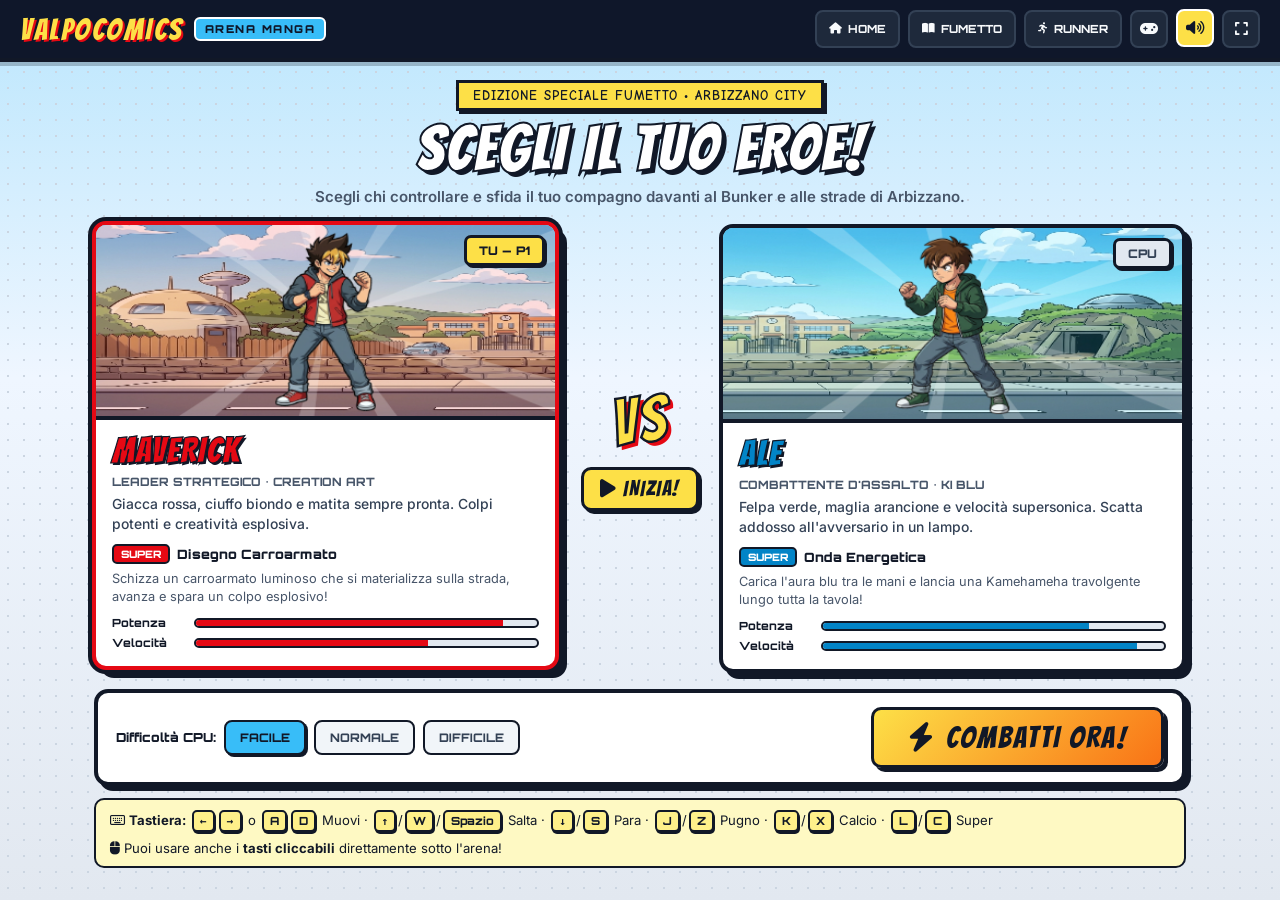
==== arena.html @ 8ea56be7 "feat(arena): add Arbizzano manga arena with realistic multi-pose sprites" ====
<!DOCTYPE html>
<html lang="it">
<head>
    <meta charset="UTF-8">
    <meta name="viewport" content="width=device-width, initial-scale=1.0, maximum-scale=1.0, user-scalable=no">
    <title>Arena Manga: Arbizzano City — Picchiaduro 2D | Valpocomics</title>

    <!-- Google Fonts -->
    <link rel="preconnect" href="https://fonts.googleapis.com">
    <link rel="preconnect" href="https://fonts.gstatic.com" crossorigin>
    <link href="https://fonts.googleapis.com/css2?family=Bangers&family=Comic+Neue:ital,wght@0,700;1,700&family=Orbitron:wght@600;800;900&family=Inter:wght@500;700;800&display=swap" rel="stylesheet">
    <!-- FontAwesome Icons -->
    <link rel="stylesheet" href="https://cdnjs.cloudflare.com/ajax/libs/font-awesome/6.4.0/css/all.min.css">
    <!-- Stili Arena Manga -->
    <link rel="stylesheet" href="arena.css">
</head>
<body>

    <!-- TOP BAR -->
    <header class="arena-topbar">
        <a href="index.html" class="brand" title="Torna al sito Valpocomics">
            <span class="brand-logo">VALPOCOMICS</span>
            <span class="brand-tag">ARENA MANGA</span>
        </a>
        <nav class="topbar-links">
            <a href="index.html"><i class="fa-solid fa-house"></i><span>Home</span></a>
            <a href="reader.html"><i class="fa-solid fa-book-open"></i><span>Fumetto</span></a>
            <a href="gioco.html"><i class="fa-solid fa-person-running"></i><span>Runner</span></a>
            <button id="btn-touch" class="icon-btn" title="Mostra/Nascondi tasti su schermo"><i class="fa-solid fa-gamepad"></i></button>
            <button id="btn-mute" class="icon-btn" title="Audio on/off"><i class="fa-solid fa-volume-high"></i></button>
            <button id="btn-fullscreen" class="icon-btn" title="Schermo intero"><i class="fa-solid fa-expand"></i></button>
        </nav>
    </header>

    <main class="arena-main">

        <!-- ================= SCHERMATA DI SELEZIONE MANGA (VERSUS) ================= -->
        <section id="select-screen" class="select-screen">
            <div class="select-header">
                <div class="manga-caption">EDIZIONE SPECIALE FUMETTO • ARBIZZANO CITY</div>
                <h1 class="select-title">SCEGLI IL TUO EROE!</h1>
                <p class="select-sub">Scegli chi controllare e sfida il tuo compagno davanti al Bunker e alle strade di Arbizzano.</p>
            </div>

            <div class="versus-row">
                <!-- MAVERICK -->
                <article class="fighter-card selected" data-fighter="maverick" style="--c:#e50914; --c-soft:rgba(229,9,20,.18);">
                    <div class="card-tag">TU — P1</div>
                    <canvas class="portrait" data-portrait="maverick"></canvas>
                    <div class="card-body">
                        <h2 class="card-name">MAVERICK</h2>
                        <p class="card-role">Leader Strategico • Creation Art</p>
                        <p class="card-desc">Giacca rossa, ciuffo biondo e matita sempre pronta. Colpi potenti e creatività esplosiva.</p>
                        <div class="card-super"><span>SUPER</span> Disegno Carroarmato</div>
                        <p class="card-super-desc">Schizza un carroarmato luminoso che si materializza sulla strada, avanza e spara un colpo esplosivo!</p>
                        <div class="stat"><label>Potenza</label><div class="stat-bar"><i style="width:90%"></i></div></div>
                        <div class="stat"><label>Velocità</label><div class="stat-bar"><i style="width:68%"></i></div></div>
                    </div>
                </article>

                <div class="vs-center">
                    <span class="vs-text">VS</span>
                    <button id="btn-start-quick" class="btn-fight-mini"><i class="fa-solid fa-play"></i> INIZIA!</button>
                </div>

                <!-- ALE -->
                <article class="fighter-card" data-fighter="ale" style="--c:#0284c7; --c-soft:rgba(2,132,199,.18);">
                    <div class="card-tag">CPU</div>
                    <canvas class="portrait" data-portrait="ale"></canvas>
                    <div class="card-body">
                        <h2 class="card-name">ALE</h2>
                        <p class="card-role">Combattente d'Assalto • Ki Blu</p>
                        <p class="card-desc">Felpa verde, maglia arancione e velocità supersonica. Scatta addosso all'avversario in un lampo.</p>
                        <div class="card-super"><span>SUPER</span> Onda Energetica</div>
                        <p class="card-super-desc">Carica l'aura blu tra le mani e lancia una Kamehameha travolgente lungo tutta la tavola!</p>
                        <div class="stat"><label>Potenza</label><div class="stat-bar"><i style="width:78%"></i></div></div>
                        <div class="stat"><label>Velocità</label><div class="stat-bar"><i style="width:92%"></i></div></div>
                    </div>
                </article>
            </div>

            <div class="select-footer">
                <div class="difficulty">
                    <span class="diff-label">Difficoltà CPU:</span>
                    <button class="diff-btn active" data-level="facile">Facile</button>
                    <button class="diff-btn" data-level="normale">Normale</button>
                    <button class="diff-btn" data-level="difficile">Difficile</button>
                </div>
                <button id="btn-start" class="btn-fight"><i class="fa-solid fa-bolt"></i> COMBATTI ORA!</button>
            </div>

            <div class="quick-help-bar">
                <span><i class="fa-regular fa-keyboard"></i> <b>Tastiera:</b> <kbd>←</kbd><kbd>→</kbd> o <kbd>A</kbd><kbd>D</kbd> Muovi · <kbd>↑</kbd>/<kbd>W</kbd>/<kbd>Spazio</kbd> Salta · <kbd>↓</kbd>/<kbd>S</kbd> Para · <kbd>J</kbd>/<kbd>Z</kbd> Pugno · <kbd>K</kbd>/<kbd>X</kbd> Calcio · <kbd>L</kbd>/<kbd>C</kbd> Super</span>
                <span><i class="fa-solid fa-computer-mouse"></i> Puoi usare anche i <b>tasti cliccabili</b> direttamente sotto l'arena!</span>
            </div>
        </section>

        <!-- ================= ARENA DI GIOCO MANGA ================= -->
        <section id="arena-stage" class="arena-stage hidden">
            <div id="game-wrap" class="game-wrap">
                <canvas id="arena-canvas" aria-label="Arena di combattimento stile manga"></canvas>

                <button id="btn-pause" class="pause-btn" title="Pausa (P)"><i class="fa-solid fa-pause"></i></button>

                <!-- Pausa -->
                <div id="pause-screen" class="overlay hidden">
                    <div class="overlay-box">
                        <h2 class="overlay-title">PAUSA</h2>
                        <div class="overlay-actions">
                            <button class="btn-ov primary" data-action="resume"><i class="fa-solid fa-play"></i> Riprendi</button>
                            <button class="btn-ov" data-action="restart"><i class="fa-solid fa-rotate-right"></i> Ricomincia</button>
                            <button class="btn-ov" data-action="select"><i class="fa-solid fa-users"></i> Cambia personaggio</button>
                        </div>
                    </div>
                </div>

                <!-- Risultato -->
                <div id="result-screen" class="overlay hidden">
                    <div class="overlay-box">
                        <p id="result-kicker" class="result-kicker">K.O.!</p>
                        <h2 id="result-title" class="overlay-title">VITTORIA!</h2>
                        <p id="result-sub" class="result-sub"></p>
                        <p id="result-score" class="result-score"></p>
                        <div class="overlay-actions">
                            <button class="btn-ov primary" data-action="restart"><i class="fa-solid fa-rotate-right"></i> Rigioca</button>
                            <button class="btn-ov" data-action="select"><i class="fa-solid fa-users"></i> Cambia personaggio</button>
                            <a class="btn-ov" href="index.html"><i class="fa-solid fa-house"></i> Torna al sito</a>
                        </div>
                    </div>
                </div>

                <!-- Controlli Touch Overlay (Mobile / Tablet) -->
                <div id="touch-controls" class="touch-controls hidden">
                    <div class="touch-move-pad">
                        <button class="t-dir up" data-input="up" aria-label="Salta"><i class="fa-solid fa-arrow-up"></i><span>SALTA</span></button>
                        <div class="t-dir-row">
                            <button class="t-dir left" data-input="left" aria-label="Sinistra"><i class="fa-solid fa-arrow-left"></i></button>
                            <button class="t-dir down" data-input="down" aria-label="Para"><i class="fa-solid fa-shield-halved"></i></button>
                            <button class="t-dir right" data-input="right" aria-label="Destra"><i class="fa-solid fa-arrow-right"></i></button>
                        </div>
                    </div>
                    <div class="action-pad">
                        <button class="act-btn super" data-action="super"><i class="fa-solid fa-bolt"></i><span>SUPER</span></button>
                        <button class="act-btn punch" data-action="punch"><i class="fa-solid fa-hand-fist"></i><span>PUGNO</span></button>
                        <button class="act-btn kick" data-action="kick"><i class="fa-solid fa-shoe-prints"></i><span>CALCIO</span></button>
                    </div>
                </div>
            </div>

            <!-- Barra Controlli Rapidi Sempre Visibile sotto l'Arena (Desktop / Mouse + Promemoria Tasti) -->
            <div class="arcade-deck">
                <div class="deck-group">
                    <button class="deck-btn" data-input="left"><i class="fa-solid fa-arrow-left"></i><span>A / ←</span></button>
                    <button class="deck-btn" data-input="down"><i class="fa-solid fa-shield-halved"></i><span>PARA (S/↓)</span></button>
                    <button class="deck-btn" data-input="up"><i class="fa-solid fa-arrow-up"></i><span>SALTA (W/↑)</span></button>
                    <button class="deck-btn" data-input="right"><i class="fa-solid fa-arrow-right"></i><span>D / →</span></button>
                </div>
                <div class="deck-group">
                    <button class="deck-btn atk-punch" data-action="punch"><i class="fa-solid fa-hand-fist"></i><span>PUGNO (J/Z)</span></button>
                    <button class="deck-btn atk-kick" data-action="kick"><i class="fa-solid fa-bolt"></i><span>CALCIO (K/X)</span></button>
                    <button class="deck-btn atk-super" id="deck-super-btn" data-action="super"><i class="fa-solid fa-fire"></i><span>SUPER (L/C)</span></button>
                </div>
            </div>
        </section>
    </main>

    <script src="arena.js"></script>
</body>
</html>
---- arena.css ----
/* ==========================================================================
   VALPOCOMICS ARENA - ARENA.CSS
   Stile Manga Shonen / Fumetto (Ispirato alle tavole di Arbizzano City)
   ========================================================================== */

:root {
  --ink: #111827;
  --paper: #f8fafc;
  --sky-top: #38bdf8;
  --sky-bot: #e0f2fe;
  --caption-yellow: #fde047;
  --maverick-red: #e50914;
  --ale-cyan: #0284c7;
  --card-bg: #ffffff;
  --text-dark: #0f172a;
  --text-muted: #475569;
}

*, *::before, *::after {
  box-sizing: border-box;
  margin: 0;
  padding: 0;
}

html, body {
  min-height: 100%;
  background:
    radial-gradient(#cbd5e1 1.1px, transparent 1.1px),
    linear-gradient(180deg, #bae6fd 0%, #eff6ff 42%, #e2e8f0 100%);
  background-size: 16px 16px, 100% 100%;
  color: var(--text-dark);
  font-family: 'Inter', sans-serif;
  overflow-x: hidden;
  -webkit-tap-highlight-color: transparent;
}

.hidden {
  display: none !important;
}

kbd {
  display: inline-block;
  padding: 2px 6px;
  font-family: 'Orbitron', monospace;
  font-size: 0.7rem;
  font-weight: 800;
  color: var(--ink);
  background: #fef08a;
  border: 2px solid var(--ink);
  border-radius: 5px;
  box-shadow: 1px 2px 0 var(--ink);
  margin: 0 2px;
}

/* ==========================================================================
   TOPBAR
   ========================================================================== */
.arena-topbar {
  position: sticky;
  top: 0;
  z-index: 60;
  height: 62px;
  padding: 0 20px;
  display: flex;
  align-items: center;
  justify-content: space-between;
  background: #0f172a;
  border-bottom: 4px solid var(--ink);
  box-shadow: 0 4px 0 rgba(17, 24, 39, 0.25);
}

.brand {
  display: flex;
  align-items: center;
  gap: 10px;
  text-decoration: none;
}

.brand-logo {
  font-family: 'Bangers', cursive;
  font-size: 1.85rem;
  letter-spacing: 2.5px;
  color: #fde047;
  text-shadow: 2px 2px 0 #e50914;
}

.brand-tag {
  font-family: 'Orbitron', sans-serif;
  font-size: 0.68rem;
  font-weight: 900;
  letter-spacing: 1.5px;
  padding: 3px 9px;
  border-radius: 6px;
  background: #38bdf8;
  border: 2px solid #ffffff;
  color: #0f172a;
}

.topbar-links {
  display: flex;
  align-items: center;
  gap: 8px;
}

.topbar-links a,
.icon-btn {
  display: inline-flex;
  align-items: center;
  gap: 6px;
  height: 38px;
  padding: 0 12px;
  border-radius: 8px;
  border: 2px solid #334155;
  background: #1e293b;
  color: #f8fafc;
  text-decoration: none;
  font-family: 'Orbitron', sans-serif;
  font-size: 0.7rem;
  font-weight: 800;
  text-transform: uppercase;
  cursor: pointer;
  transition: all 0.14s ease;
}

.icon-btn {
  width: 38px;
  padding: 0;
  justify-content: center;
  font-size: 0.92rem;
}

.topbar-links a:hover,
.icon-btn:hover,
.icon-btn.active {
  background: #fde047;
  border-color: #ffffff;
  color: #0f172a;
  transform: translateY(-1px);
}

/* ==========================================================================
   MAIN
   ========================================================================== */
.arena-main {
  max-width: 1120px;
  margin: 0 auto;
  padding: 18px 14px 32px;
}

/* ==========================================================================
   SCHERMATA DI SELEZIONE MANGA
   ========================================================================== */
.select-header {
  text-align: center;
  margin-bottom: 18px;
}

.manga-caption {
  display: inline-block;
  padding: 5px 14px;
  background: var(--caption-yellow);
  border: 3px solid var(--ink);
  box-shadow: 3px 3px 0 var(--ink);
  font-family: 'Comic Neue', 'Inter', sans-serif;
  font-size: 0.8rem;
  font-weight: 800;
  letter-spacing: 1px;
  color: var(--ink);
  margin-bottom: 8px;
}

.select-title {
  font-family: 'Bangers', cursive;
  font-size: clamp(2.4rem, 5vw, 3.8rem);
  letter-spacing: 3px;
  color: #ffffff;
  -webkit-text-stroke: 2px var(--ink);
  text-shadow: 4px 4px 0 var(--ink);
  line-height: 1.02;
}

.select-sub {
  margin-top: 6px;
  color: var(--text-muted);
  font-weight: 600;
  font-size: 0.94rem;
}

.versus-row {
  display: grid;
  grid-template-columns: 1fr auto 1fr;
  gap: 16px;
  align-items: stretch;
}

.fighter-card {
  position: relative;
  display: flex;
  flex-direction: column;
  background: var(--card-bg);
  border: 4px solid var(--ink);
  border-radius: 14px;
  box-shadow: 6px 6px 0 var(--ink);
  overflow: hidden;
  cursor: pointer;
  transition: transform 0.16s ease, box-shadow 0.16s ease, border-color 0.16s ease;
}

.fighter-card:hover {
  transform: translate(-2px, -3px);
  box-shadow: 9px 9px 0 var(--ink);
}

.fighter-card.selected {
  border-color: var(--c);
  box-shadow: 0 0 0 4px var(--ink), 8px 8px 0 var(--ink);
  transform: translate(-2px, -3px);
}

.card-tag {
  position: absolute;
  top: 10px;
  right: 10px;
  z-index: 2;
  padding: 5px 12px;
  border-radius: 7px;
  border: 3px solid var(--ink);
  font-family: 'Orbitron', sans-serif;
  font-size: 0.74rem;
  font-weight: 900;
  background: #e2e8f0;
  color: #334155;
  box-shadow: 2px 2px 0 var(--ink);
}

.fighter-card.selected .card-tag {
  background: #fde047;
  color: var(--ink);
}

.portrait {
  display: block;
  width: 100%;
  height: 195px;
  background: linear-gradient(180deg, #38bdf8 0%, #bae6fd 70%, #e2e8f0 100%);
  border-bottom: 4px solid var(--ink);
}

.card-body {
  padding: 14px 16px 16px;
  display: flex;
  flex-direction: column;
  gap: 6px;
  flex: 1;
}

.card-name {
  font-family: 'Bangers', cursive;
  font-size: 2.15rem;
  letter-spacing: 2px;
  color: var(--c);
  -webkit-text-stroke: 1.2px var(--ink);
  text-shadow: 2px 2px 0 var(--ink);
  line-height: 1;
}

.card-role {
  font-family: 'Orbitron', sans-serif;
  font-size: 0.72rem;
  font-weight: 800;
  text-transform: uppercase;
  color: #475569;
}

.card-desc {
  font-size: 0.87rem;
  line-height: 1.4;
  color: #334155;
  font-weight: 500;
}

.card-super {
  margin-top: 4px;
  display: inline-flex;
  align-items: center;
  gap: 7px;
  font-family: 'Orbitron', sans-serif;
  font-size: 0.8rem;
  font-weight: 900;
  color: var(--ink);
}

.card-super span {
  background: var(--c);
  color: #ffffff;
  border: 2px solid var(--ink);
  font-size: 0.64rem;
  padding: 2px 7px;
  border-radius: 5px;
}

.card-super-desc {
  font-size: 0.8rem;
  line-height: 1.38;
  color: #475569;
  margin-bottom: 4px;
}

.stat {
  display: grid;
  grid-template-columns: 74px 1fr;
  align-items: center;
  gap: 8px;
  font-family: 'Orbitron', sans-serif;
  font-size: 0.7rem;
  font-weight: 800;
  color: var(--ink);
}

.stat-bar {
  height: 10px;
  background: #e2e8f0;
  border: 2px solid var(--ink);
  border-radius: 999px;
  overflow: hidden;
}

.stat-bar i {
  display: block;
  height: 100%;
  background: var(--c);
}

/* Center VS */
.vs-center {
  display: flex;
  flex-direction: column;
  align-items: center;
  justify-content: center;
  gap: 12px;
  padding: 4px;
}

.vs-text {
  font-family: 'Bangers', cursive;
  font-size: clamp(3rem, 5vw, 4.4rem);
  letter-spacing: 3px;
  color: #fde047;
  -webkit-text-stroke: 2.5px var(--ink);
  text-shadow: 4px 4px 0 #e50914;
  transform: rotate(-7deg);
}

.btn-fight-mini {
  padding: 8px 16px;
  border: 3px solid var(--ink);
  border-radius: 10px;
  background: #fde047;
  color: var(--ink);
  font-family: 'Bangers', cursive;
  font-size: 1.3rem;
  letter-spacing: 1.5px;
  cursor: pointer;
  box-shadow: 3px 3px 0 var(--ink);
  transition: transform 0.12s ease;
}

.btn-fight-mini:hover {
  transform: translateY(-2px);
  background: #fef08a;
}

/* Footer Selezione */
.select-footer {
  margin-top: 16px;
  display: flex;
  flex-wrap: wrap;
  align-items: center;
  justify-content: space-between;
  gap: 14px;
  padding: 14px 18px;
  background: #ffffff;
  border: 4px solid var(--ink);
  border-radius: 14px;
  box-shadow: 5px 5px 0 var(--ink);
}

.difficulty {
  display: flex;
  flex-wrap: wrap;
  align-items: center;
  gap: 8px;
}

.diff-label {
  font-family: 'Orbitron', sans-serif;
  font-size: 0.78rem;
  font-weight: 900;
  color: var(--ink);
}

.diff-btn {
  padding: 8px 14px;
  border-radius: 8px;
  border: 2px solid var(--ink);
  background: #f1f5f9;
  color: #334155;
  font-family: 'Orbitron', sans-serif;
  font-size: 0.74rem;
  font-weight: 800;
  text-transform: uppercase;
  cursor: pointer;
  transition: all 0.12s ease;
}

.diff-btn.active {
  background: #38bdf8;
  color: var(--ink);
  box-shadow: 2px 2px 0 var(--ink);
}

.btn-fight {
  display: inline-flex;
  align-items: center;
  justify-content: center;
  gap: 10px;
  padding: 12px 34px;
  border: 3px solid var(--ink);
  border-radius: 10px;
  background: linear-gradient(135deg, #fde047 0%, #f97316 100%);
  color: var(--ink);
  font-family: 'Bangers', cursive;
  font-size: 1.85rem;
  letter-spacing: 2px;
  cursor: pointer;
  box-shadow: 4px 4px 0 var(--ink);
  transition: transform 0.12s ease, box-shadow 0.12s ease;
}

.btn-fight:hover {
  transform: translate(-2px, -2px);
  box-shadow: 6px 6px 0 var(--ink);
}

.btn-fight:active {
  transform: translate(2px, 2px);
  box-shadow: 1px 1px 0 var(--ink);
}

.quick-help-bar {
  margin-top: 12px;
  padding: 10px 14px;
  border-radius: 10px;
  background: #fef9c3;
  border: 2px solid var(--ink);
  display: flex;
  flex-wrap: wrap;
  justify-content: space-between;
  gap: 8px;
  font-size: 0.82rem;
  color: var(--ink);
}

/* ==========================================================================
   ARENA DI GIOCO MANGA
   ========================================================================== */
.arena-stage {
  display: flex;
  flex-direction: column;
  align-items: center;
  gap: 10px;
}

.game-wrap {
  position: relative;
  width: 100%;
  max-width: 1040px;
  aspect-ratio: 16 / 9;
  background: #38bdf8;
  border: 5px solid var(--ink);
  border-radius: 12px;
  overflow: hidden;
  box-shadow: 8px 8px 0 var(--ink);
  user-select: none;
  -webkit-user-select: none;
  touch-action: none;
}

#arena-canvas {
  display: block;
  width: 100%;
  height: 100%;
}

.pause-btn {
  position: absolute;
  top: 10px;
  right: 10px;
  z-index: 25;
  width: 38px;
  height: 38px;
  border-radius: 8px;
  border: 2.5px solid var(--ink);
  background: #fde047;
  color: var(--ink);
  cursor: pointer;
  display: inline-flex;
  align-items: center;
  justify-content: center;
  box-shadow: 2px 2px 0 var(--ink);
}

/* Overlays */
.overlay {
  position: absolute;
  inset: 0;
  z-index: 40;
  display: flex;
  align-items: center;
  justify-content: center;
  padding: 16px;
  background: rgba(15, 23, 42, 0.72);
  backdrop-filter: blur(4px);
}

.overlay-box {
  width: 100%;
  max-width: 420px;
  padding: 24px 22px;
  border-radius: 14px;
  background: #ffffff;
  border: 4px solid var(--ink);
  box-shadow: 8px 8px 0 var(--ink);
  text-align: center;
  color: var(--ink);
}

.result-kicker {
  font-family: 'Bangers', cursive;
  font-size: 1.7rem;
  letter-spacing: 2px;
  color: #e50914;
}

.overlay-title {
  font-family: 'Bangers', cursive;
  font-size: clamp(2.4rem, 5vw, 3.2rem);
  letter-spacing: 2px;
  color: var(--ink);
  margin-bottom: 6px;
}

.result-sub {
  font-size: 0.94rem;
  color: #334155;
  font-weight: 600;
  margin-bottom: 4px;
}

.result-score {
  font-family: 'Orbitron', sans-serif;
  font-size: 0.84rem;
  font-weight: 900;
  color: #0284c7;
  margin-bottom: 14px;
}

.overlay-actions {
  display: flex;
  flex-direction: column;
  gap: 8px;
  margin-top: 12px;
}

.btn-ov {
  display: inline-flex;
  align-items: center;
  justify-content: center;
  gap: 8px;
  padding: 11px 16px;
  border-radius: 9px;
  border: 3px solid var(--ink);
  background: #f1f5f9;
  color: var(--ink);
  text-decoration: none;
  font-family: 'Orbitron', sans-serif;
  font-size: 0.8rem;
  font-weight: 800;
  text-transform: uppercase;
  cursor: pointer;
  box-shadow: 3px 3px 0 var(--ink);
}

.btn-ov.primary {
  background: #fde047;
}

/* ==========================================================================
   BARRA CONTROLLI CLICCABILE SOTTO L'ARENA (FACILE SU PC & TABLET)
   ========================================================================== */
.arcade-deck {
  width: 100%;
  max-width: 1040px;
  display: flex;
  flex-wrap: wrap;
  align-items: center;
  justify-content: space-between;
  gap: 10px;
  padding: 10px 12px;
  background: #ffffff;
  border: 4px solid var(--ink);
  border-radius: 12px;
  box-shadow: 5px 5px 0 var(--ink);
}

.deck-group {
  display: flex;
  flex-wrap: wrap;
  align-items: center;
  gap: 8px;
}

.deck-btn {
  display: inline-flex;
  align-items: center;
  gap: 6px;
  padding: 9px 13px;
  border-radius: 8px;
  border: 2.5px solid var(--ink);
  background: #f1f5f9;
  color: var(--ink);
  font-family: 'Orbitron', sans-serif;
  font-size: 0.72rem;
  font-weight: 900;
  cursor: pointer;
  box-shadow: 2px 3px 0 var(--ink);
  user-select: none;
  touch-action: manipulation;
  transition: transform 0.06s ease, box-shadow 0.06s ease, background 0.12s ease;
}

.deck-btn:active,
.deck-btn.active {
  transform: translateY(2px);
  box-shadow: 0 1px 0 var(--ink);
  background: #bae6fd;
}

.deck-btn.atk-punch {
  background: #fee2e2;
}
.deck-btn.atk-punch:active,
.deck-btn.atk-punch.active {
  background: #fca5a5;
}

.deck-btn.atk-kick {
  background: #e0f2fe;
}
.deck-btn.atk-kick:active,
.deck-btn.atk-kick.active {
  background: #7dd3fc;
}

.deck-btn.atk-super {
  background: #fef9c3;
  opacity: 0.65;
}
.deck-btn.atk-super.ready {
  opacity: 1;
  background: #fde047;
  animation: superDeckPulse 0.8s infinite alternate ease-in-out;
}

@keyframes superDeckPulse {
  from { box-shadow: 2px 3px 0 var(--ink), 0 0 8px rgba(250, 204, 21, 0.7); }
  to   { box-shadow: 2px 3px 0 var(--ink), 0 0 20px rgba(249, 115, 22, 0.95); }
}

/* ==========================================================================
   CONTROLLI TOUCH SU SCHERMO (MOBILE - PULSANTI CHIARI E GRANDI)
   ========================================================================== */
.touch-controls {
  position: absolute;
  inset: auto 0 8px 0;
  z-index: 30;
  padding: 0 12px;
  display: flex;
  align-items: flex-end;
  justify-content: space-between;
  pointer-events: none;
}

.touch-move-pad,
.action-pad {
  pointer-events: auto;
}

.touch-move-pad {
  display: flex;
  flex-direction: column;
  align-items: center;
  gap: 6px;
}

.t-dir-row {
  display: flex;
  gap: 6px;
}

.t-dir {
  width: 50px;
  height: 46px;
  border-radius: 10px;
  border: 2.5px solid var(--ink);
  background: rgba(255, 255, 255, 0.82);
  color: var(--ink);
  font-size: 1rem;
  font-weight: 900;
  display: flex;
  flex-direction: column;
  align-items: center;
  justify-content: center;
  gap: 1px;
  box-shadow: 2px 2px 0 var(--ink);
  touch-action: none;
}

.t-dir.up {
  width: 72px;
  height: 40px;
  font-size: 0.65rem;
  font-family: 'Orbitron', sans-serif;
}

.t-dir.active,
.t-dir:active {
  background: #fde047;
  transform: scale(0.94);
}

.action-pad {
  display: grid;
  grid-template-areas:
    ". super"
    "punch kick";
  gap: 8px;
}

.act-btn {
  width: 64px;
  height: 64px;
  border-radius: 50%;
  border: 3px solid var(--ink);
  font-family: 'Orbitron', sans-serif;
  font-size: 0.58rem;
  font-weight: 900;
  color: #ffffff;
  display: flex;
  flex-direction: column;
  align-items: center;
  justify-content: center;
  gap: 2px;
  box-shadow: 2px 3px 0 var(--ink);
  touch-action: none;
}

.act-btn i {
  font-size: 1.05rem;
}

.act-btn.punch { grid-area: punch; background: #e50914; }
.act-btn.kick  { grid-area: kick;  background: #0284c7; }
.act-btn.super { grid-area: super; width: 58px; height: 58px; background: #eab308; color: var(--ink); opacity: 0.5; }
.act-btn.super.ready { opacity: 1; animation: superDeckPulse 0.8s infinite alternate; }
.act-btn.active, .act-btn:active { transform: scale(0.92); }

/* ==========================================================================
   FULLSCREEN & RESPONSIVE
   ========================================================================== */
.game-wrap:fullscreen {
  max-width: none;
  width: 100vw;
  height: 100vh;
  border: none;
  border-radius: 0;
}

@media (max-width: 860px) {
  .versus-row {
    grid-template-columns: 1fr;
  }
  .vs-center {
    flex-direction: row;
    justify-content: space-between;
    padding: 0 8px;
  }
}

@media (max-width: 640px) {
  .arena-topbar {
    padding: 0 10px;
  }
  .topbar-links a span {
    display: none;
  }
  .arcade-deck {
    display: none;
  }
  .select-footer {
    justify-content: center;
  }
  .btn-fight {
    width: 100%;
  }
  .t-dir {
    width: 44px;
    height: 40px;
  }
  .act-btn {
    width: 54px;
    height: 54px;
  }
  .act-btn.super {
    width: 50px;
    height: 50px;
  }
}
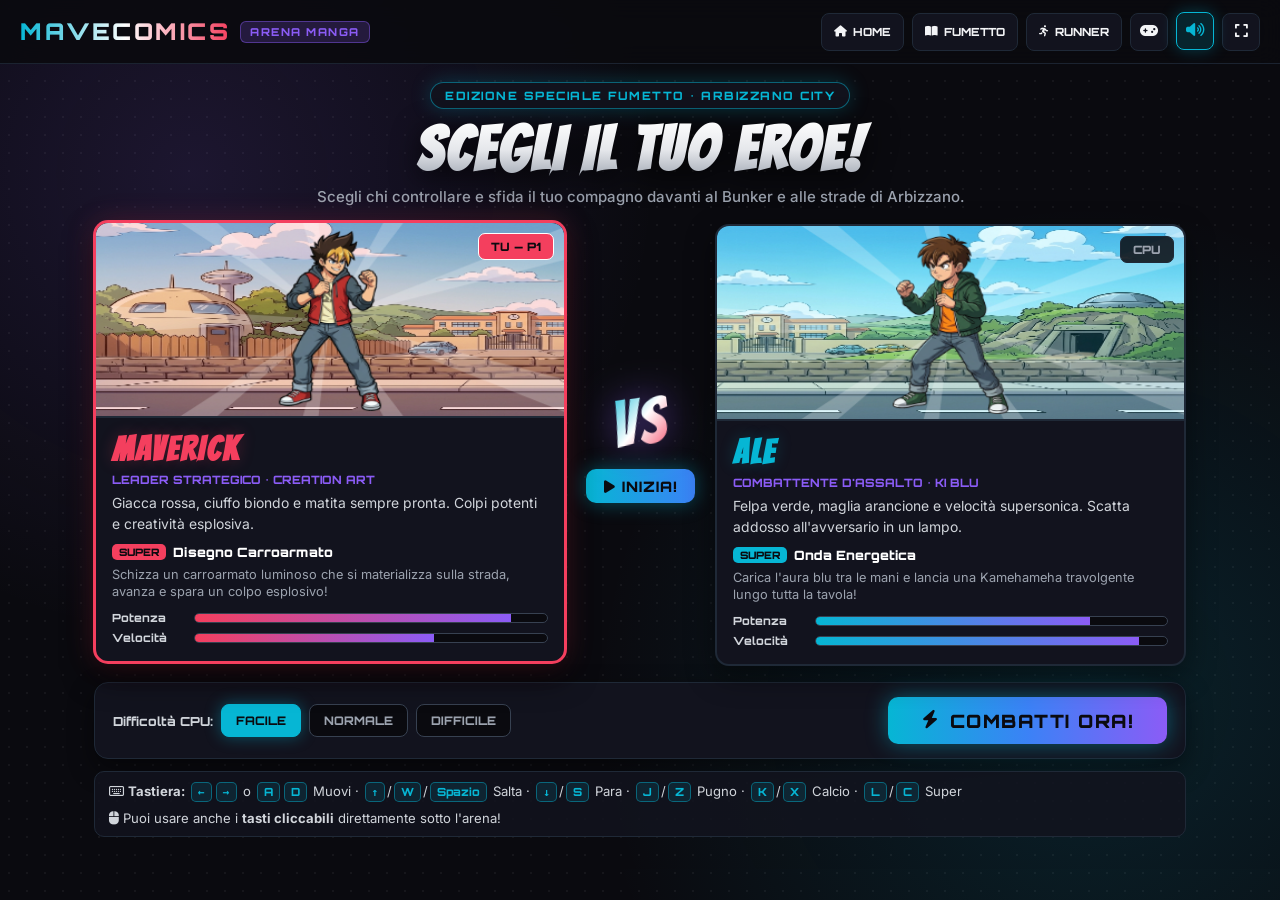
==== commit 440f28f9: "chore: rebrand to MaveComics, fix navbar CTA, unify arena palette, hide Arena link" ====
--- a/arena.html
+++ b/arena.html
@@ -3,7 +3,7 @@
 <head>
     <meta charset="UTF-8">
     <meta name="viewport" content="width=device-width, initial-scale=1.0, maximum-scale=1.0, user-scalable=no">
-    <title>Arena Manga: Arbizzano City — Picchiaduro 2D | Valpocomics</title>
+    <title>Arena Manga: Arbizzano City — Picchiaduro 2D | MaveComics</title>
 
     <!-- Google Fonts -->
     <link rel="preconnect" href="https://fonts.googleapis.com">
@@ -18,8 +18,8 @@
 
     <!-- TOP BAR -->
     <header class="arena-topbar">
-        <a href="index.html" class="brand" title="Torna al sito Valpocomics">
-            <span class="brand-logo">VALPOCOMICS</span>
+        <a href="index.html" class="brand" title="Torna al sito MaveComics">
+            <span class="brand-logo">MAVECOMICS</span>
             <span class="brand-tag">ARENA MANGA</span>
         </a>
         <nav class="topbar-links">
@@ -44,7 +44,7 @@
 
             <div class="versus-row">
                 <!-- MAVERICK -->
-                <article class="fighter-card selected" data-fighter="maverick" style="--c:#e50914; --c-soft:rgba(229,9,20,.18);">
+                <article class="fighter-card selected" data-fighter="maverick" style="--c:#f43f5e; --c-soft:rgba(244,63,94,.22);">
                     <div class="card-tag">TU — P1</div>
                     <canvas class="portrait" data-portrait="maverick"></canvas>
                     <div class="card-body">
@@ -64,7 +64,7 @@
                 </div>
 
                 <!-- ALE -->
-                <article class="fighter-card" data-fighter="ale" style="--c:#0284c7; --c-soft:rgba(2,132,199,.18);">
+                <article class="fighter-card" data-fighter="ale" style="--c:#06b6d4; --c-soft:rgba(6,182,212,.22);">
                     <div class="card-tag">CPU</div>
                     <canvas class="portrait" data-portrait="ale"></canvas>
                     <div class="card-body">
--- a/arena.css
+++ b/arena.css
@@ -1,19 +1,19 @@
 /* ==========================================================================
-   VALPOCOMICS ARENA - ARENA.CSS
-   Stile Manga Shonen / Fumetto (Ispirato alle tavole di Arbizzano City)
+   MAVECOMICS ARENA - ARENA.CSS
+   Palette Huntrix di index.html (#0a0a0f, #12131e, #06b6d4, #8b5cf6, #f43f5e)
    ========================================================================== */
 
 :root {
-  --ink: #111827;
-  --paper: #f8fafc;
-  --sky-top: #38bdf8;
-  --sky-bot: #e0f2fe;
-  --caption-yellow: #fde047;
-  --maverick-red: #e50914;
-  --ale-cyan: #0284c7;
-  --card-bg: #ffffff;
-  --text-dark: #0f172a;
-  --text-muted: #475569;
+  --huntrix-dark: #0a0a0f;
+  --huntrix-card: #12131e;
+  --huntrix-purple: #8b5cf6;
+  --huntrix-cyan: #06b6d4;
+  --huntrix-crimson: #f43f5e;
+  --huntrix-accent: #3b82f6;
+  --border-subtle: #1f2937;
+  --text-light: #f3f4f6;
+  --text-muted: #9ca3af;
+  --ink: #05050a;
 }
 
 *, *::before, *::after {
@@ -25,10 +25,12 @@
 html, body {
   min-height: 100%;
   background:
-    radial-gradient(#cbd5e1 1.1px, transparent 1.1px),
-    linear-gradient(180deg, #bae6fd 0%, #eff6ff 42%, #e2e8f0 100%);
-  background-size: 16px 16px, 100% 100%;
-  color: var(--text-dark);
+    radial-gradient(circle at 15% 20%, rgba(139, 92, 246, 0.14), transparent 36%),
+    radial-gradient(circle at 85% 80%, rgba(6, 182, 212, 0.14), transparent 38%),
+    radial-gradient(rgba(255, 255, 255, 0.05) 1px, transparent 1px),
+    var(--huntrix-dark);
+  background-size: 100% 100%, 100% 100%, 18px 18px, 100% 100%;
+  color: var(--text-light);
   font-family: 'Inter', sans-serif;
   overflow-x: hidden;
   -webkit-tap-highlight-color: transparent;
@@ -44,11 +46,10 @@
   font-family: 'Orbitron', monospace;
   font-size: 0.7rem;
   font-weight: 800;
-  color: var(--ink);
-  background: #fef08a;
-  border: 2px solid var(--ink);
+  color: var(--huntrix-cyan);
+  background: rgba(6, 182, 212, 0.12);
+  border: 1px solid rgba(6, 182, 212, 0.45);
   border-radius: 5px;
-  box-shadow: 1px 2px 0 var(--ink);
   margin: 0 2px;
 }
 
@@ -59,14 +60,14 @@
   position: sticky;
   top: 0;
   z-index: 60;
-  height: 62px;
+  height: 64px;
   padding: 0 20px;
   display: flex;
   align-items: center;
   justify-content: space-between;
-  background: #0f172a;
-  border-bottom: 4px solid var(--ink);
-  box-shadow: 0 4px 0 rgba(17, 24, 39, 0.25);
+  background: rgba(10, 10, 15, 0.9);
+  backdrop-filter: blur(12px);
+  border-bottom: 1px solid rgba(31, 41, 55, 0.85);
 }
 
 .brand {
@@ -77,23 +78,26 @@
 }
 
 .brand-logo {
-  font-family: 'Bangers', cursive;
-  font-size: 1.85rem;
+  font-family: 'Orbitron', sans-serif;
+  font-size: 1.45rem;
+  font-weight: 900;
   letter-spacing: 2.5px;
-  color: #fde047;
-  text-shadow: 2px 2px 0 #e50914;
+  background: linear-gradient(to right, var(--huntrix-cyan), #ffffff, var(--huntrix-crimson));
+  -webkit-background-clip: text;
+  background-clip: text;
+  color: transparent;
 }
 
 .brand-tag {
   font-family: 'Orbitron', sans-serif;
   font-size: 0.68rem;
-  font-weight: 900;
+  font-weight: 800;
   letter-spacing: 1.5px;
   padding: 3px 9px;
   border-radius: 6px;
-  background: #38bdf8;
-  border: 2px solid #ffffff;
-  color: #0f172a;
+  background: rgba(139, 92, 246, 0.2);
+  border: 1px solid rgba(139, 92, 246, 0.45);
+  color: var(--huntrix-purple);
 }
 
 .topbar-links {
@@ -110,16 +114,16 @@
   height: 38px;
   padding: 0 12px;
   border-radius: 8px;
-  border: 2px solid #334155;
-  background: #1e293b;
-  color: #f8fafc;
+  border: 1px solid var(--border-subtle);
+  background: var(--huntrix-card);
+  color: var(--text-light);
   text-decoration: none;
   font-family: 'Orbitron', sans-serif;
   font-size: 0.7rem;
   font-weight: 800;
   text-transform: uppercase;
   cursor: pointer;
-  transition: all 0.14s ease;
+  transition: all 0.16s ease;
 }
 
 .icon-btn {
@@ -132,9 +136,10 @@
 .topbar-links a:hover,
 .icon-btn:hover,
 .icon-btn.active {
-  background: #fde047;
-  border-color: #ffffff;
-  color: #0f172a;
+  background: rgba(6, 182, 212, 0.16);
+  border-color: var(--huntrix-cyan);
+  color: var(--huntrix-cyan);
+  box-shadow: 0 0 16px rgba(6, 182, 212, 0.3);
   transform: translateY(-1px);
 }
 
@@ -158,31 +163,34 @@
 .manga-caption {
   display: inline-block;
   padding: 5px 14px;
-  background: var(--caption-yellow);
-  border: 3px solid var(--ink);
-  box-shadow: 3px 3px 0 var(--ink);
-  font-family: 'Comic Neue', 'Inter', sans-serif;
-  font-size: 0.8rem;
-  font-weight: 800;
-  letter-spacing: 1px;
-  color: var(--ink);
-  margin-bottom: 8px;
+  background: rgba(18, 19, 30, 0.9);
+  border: 1px solid rgba(6, 182, 212, 0.5);
+  box-shadow: 0 0 20px rgba(6, 182, 212, 0.25);
+  border-radius: 999px;
+  font-family: 'Orbitron', sans-serif;
+  font-size: 0.72rem;
+  font-weight: 800;
+  letter-spacing: 1.5px;
+  color: var(--huntrix-cyan);
+  margin-bottom: 10px;
 }
 
 .select-title {
   font-family: 'Bangers', cursive;
   font-size: clamp(2.4rem, 5vw, 3.8rem);
   letter-spacing: 3px;
-  color: #ffffff;
-  -webkit-text-stroke: 2px var(--ink);
-  text-shadow: 4px 4px 0 var(--ink);
+  background: linear-gradient(to bottom, #ffffff, #e5e7eb, #9ca3af);
+  -webkit-background-clip: text;
+  background-clip: text;
+  color: transparent;
+  filter: drop-shadow(0 6px 14px rgba(0, 0, 0, 0.8));
   line-height: 1.02;
 }
 
 .select-sub {
   margin-top: 6px;
   color: var(--text-muted);
-  font-weight: 600;
+  font-weight: 500;
   font-size: 0.94rem;
 }
 
@@ -197,24 +205,25 @@
   position: relative;
   display: flex;
   flex-direction: column;
-  background: var(--card-bg);
-  border: 4px solid var(--ink);
+  background: var(--huntrix-card);
+  border: 2px solid var(--border-subtle);
   border-radius: 14px;
-  box-shadow: 6px 6px 0 var(--ink);
+  box-shadow: 0 10px 30px rgba(0, 0, 0, 0.45);
   overflow: hidden;
   cursor: pointer;
   transition: transform 0.16s ease, box-shadow 0.16s ease, border-color 0.16s ease;
 }
 
 .fighter-card:hover {
-  transform: translate(-2px, -3px);
-  box-shadow: 9px 9px 0 var(--ink);
+  transform: translateY(-3px);
+  border-color: var(--c);
+  box-shadow: 0 0 24px var(--c-soft), 0 12px 28px rgba(0, 0, 0, 0.55);
 }
 
 .fighter-card.selected {
   border-color: var(--c);
-  box-shadow: 0 0 0 4px var(--ink), 8px 8px 0 var(--ink);
-  transform: translate(-2px, -3px);
+  box-shadow: 0 0 28px var(--c-soft), 0 0 0 1px var(--c), 0 14px 30px rgba(0, 0, 0, 0.65);
+  transform: translateY(-3px);
 }
 
 .card-tag {
@@ -224,26 +233,26 @@
   z-index: 2;
   padding: 5px 12px;
   border-radius: 7px;
-  border: 3px solid var(--ink);
-  font-family: 'Orbitron', sans-serif;
-  font-size: 0.74rem;
+  border: 1px solid var(--border-subtle);
+  font-family: 'Orbitron', sans-serif;
+  font-size: 0.72rem;
   font-weight: 900;
-  background: #e2e8f0;
-  color: #334155;
-  box-shadow: 2px 2px 0 var(--ink);
+  background: rgba(10, 10, 15, 0.85);
+  color: var(--text-muted);
 }
 
 .fighter-card.selected .card-tag {
-  background: #fde047;
-  color: var(--ink);
+  background: var(--c);
+  border-color: #ffffff;
+  color: #0a0a0f;
 }
 
 .portrait {
   display: block;
   width: 100%;
   height: 195px;
-  background: linear-gradient(180deg, #38bdf8 0%, #bae6fd 70%, #e2e8f0 100%);
-  border-bottom: 4px solid var(--ink);
+  background: linear-gradient(180deg, #161829 0%, var(--huntrix-dark) 100%);
+  border-bottom: 2px solid var(--border-subtle);
 }
 
 .card-body {
@@ -259,8 +268,7 @@
   font-size: 2.15rem;
   letter-spacing: 2px;
   color: var(--c);
-  -webkit-text-stroke: 1.2px var(--ink);
-  text-shadow: 2px 2px 0 var(--ink);
+  text-shadow: 0 0 16px var(--c-soft);
   line-height: 1;
 }
 
@@ -269,14 +277,14 @@
   font-size: 0.72rem;
   font-weight: 800;
   text-transform: uppercase;
-  color: #475569;
+  color: var(--huntrix-purple);
 }
 
 .card-desc {
   font-size: 0.87rem;
-  line-height: 1.4;
-  color: #334155;
-  font-weight: 500;
+  line-height: 1.45;
+  color: #d1d5db;
+  font-weight: 400;
 }
 
 .card-super {
@@ -287,13 +295,12 @@
   font-family: 'Orbitron', sans-serif;
   font-size: 0.8rem;
   font-weight: 900;
-  color: var(--ink);
+  color: #ffffff;
 }
 
 .card-super span {
   background: var(--c);
-  color: #ffffff;
-  border: 2px solid var(--ink);
+  color: #0a0a0f;
   font-size: 0.64rem;
   padding: 2px 7px;
   border-radius: 5px;
@@ -302,7 +309,7 @@
 .card-super-desc {
   font-size: 0.8rem;
   line-height: 1.38;
-  color: #475569;
+  color: var(--text-muted);
   margin-bottom: 4px;
 }
 
@@ -314,13 +321,13 @@
   font-family: 'Orbitron', sans-serif;
   font-size: 0.7rem;
   font-weight: 800;
-  color: var(--ink);
+  color: #d1d5db;
 }
 
 .stat-bar {
   height: 10px;
-  background: #e2e8f0;
-  border: 2px solid var(--ink);
+  background: #0a0a0f;
+  border: 1px solid #374151;
   border-radius: 999px;
   overflow: hidden;
 }
@@ -328,7 +335,7 @@
 .stat-bar i {
   display: block;
   height: 100%;
-  background: var(--c);
+  background: linear-gradient(90deg, var(--c), var(--huntrix-purple));
 }
 
 /* Center VS */
@@ -345,29 +352,32 @@
   font-family: 'Bangers', cursive;
   font-size: clamp(3rem, 5vw, 4.4rem);
   letter-spacing: 3px;
-  color: #fde047;
-  -webkit-text-stroke: 2.5px var(--ink);
-  text-shadow: 4px 4px 0 #e50914;
+  background: linear-gradient(135deg, var(--huntrix-cyan), #ffffff, var(--huntrix-crimson));
+  -webkit-background-clip: text;
+  background-clip: text;
+  color: transparent;
+  filter: drop-shadow(0 0 18px rgba(139, 92, 246, 0.5));
   transform: rotate(-7deg);
 }
 
 .btn-fight-mini {
-  padding: 8px 16px;
-  border: 3px solid var(--ink);
+  padding: 8px 18px;
+  border: none;
   border-radius: 10px;
-  background: #fde047;
-  color: var(--ink);
-  font-family: 'Bangers', cursive;
-  font-size: 1.3rem;
-  letter-spacing: 1.5px;
+  background: linear-gradient(to right, var(--huntrix-cyan), var(--huntrix-accent));
+  color: #0a0a0f;
+  font-family: 'Orbitron', sans-serif;
+  font-size: 0.9rem;
+  font-weight: 900;
+  letter-spacing: 1px;
   cursor: pointer;
-  box-shadow: 3px 3px 0 var(--ink);
-  transition: transform 0.12s ease;
+  box-shadow: 0 0 20px rgba(6, 182, 212, 0.4);
+  transition: transform 0.12s ease, filter 0.12s ease;
 }
 
 .btn-fight-mini:hover {
   transform: translateY(-2px);
-  background: #fef08a;
+  filter: brightness(1.1);
 }
 
 /* Footer Selezione */
@@ -379,10 +389,10 @@
   justify-content: space-between;
   gap: 14px;
   padding: 14px 18px;
-  background: #ffffff;
-  border: 4px solid var(--ink);
+  background: var(--huntrix-card);
+  border: 1px solid var(--border-subtle);
   border-radius: 14px;
-  box-shadow: 5px 5px 0 var(--ink);
+  box-shadow: 0 10px 26px rgba(0, 0, 0, 0.45);
 }
 
 .difficulty {
@@ -395,16 +405,16 @@
 .diff-label {
   font-family: 'Orbitron', sans-serif;
   font-size: 0.78rem;
-  font-weight: 900;
-  color: var(--ink);
+  font-weight: 800;
+  color: #d1d5db;
 }
 
 .diff-btn {
   padding: 8px 14px;
   border-radius: 8px;
-  border: 2px solid var(--ink);
-  background: #f1f5f9;
-  color: #334155;
+  border: 1px solid #374151;
+  background: var(--huntrix-dark);
+  color: var(--text-muted);
   font-family: 'Orbitron', sans-serif;
   font-size: 0.74rem;
   font-weight: 800;
@@ -414,9 +424,10 @@
 }
 
 .diff-btn.active {
-  background: #38bdf8;
-  color: var(--ink);
-  box-shadow: 2px 2px 0 var(--ink);
+  background: var(--huntrix-cyan);
+  border-color: var(--huntrix-cyan);
+  color: #0a0a0f;
+  box-shadow: 0 0 16px rgba(6, 182, 212, 0.4);
 }
 
 .btn-fight {
@@ -425,40 +436,40 @@
   justify-content: center;
   gap: 10px;
   padding: 12px 34px;
-  border: 3px solid var(--ink);
+  border: none;
   border-radius: 10px;
-  background: linear-gradient(135deg, #fde047 0%, #f97316 100%);
-  color: var(--ink);
-  font-family: 'Bangers', cursive;
-  font-size: 1.85rem;
-  letter-spacing: 2px;
+  background: linear-gradient(to right, var(--huntrix-cyan), var(--huntrix-accent), var(--huntrix-purple));
+  color: #0a0a0f;
+  font-family: 'Orbitron', sans-serif;
+  font-size: 1.15rem;
+  font-weight: 900;
+  letter-spacing: 1.5px;
   cursor: pointer;
-  box-shadow: 4px 4px 0 var(--ink);
-  transition: transform 0.12s ease, box-shadow 0.12s ease;
+  box-shadow: 0 0 22px rgba(6, 182, 212, 0.45);
+  transition: transform 0.12s ease, filter 0.12s ease;
 }
 
 .btn-fight:hover {
-  transform: translate(-2px, -2px);
-  box-shadow: 6px 6px 0 var(--ink);
+  transform: translateY(-2px);
+  filter: brightness(1.08);
 }
 
 .btn-fight:active {
-  transform: translate(2px, 2px);
-  box-shadow: 1px 1px 0 var(--ink);
+  transform: scale(0.98);
 }
 
 .quick-help-bar {
   margin-top: 12px;
   padding: 10px 14px;
   border-radius: 10px;
-  background: #fef9c3;
-  border: 2px solid var(--ink);
+  background: rgba(18, 19, 30, 0.85);
+  border: 1px solid var(--border-subtle);
   display: flex;
   flex-wrap: wrap;
   justify-content: space-between;
   gap: 8px;
   font-size: 0.82rem;
-  color: var(--ink);
+  color: #d1d5db;
 }
 
 /* ==========================================================================
@@ -476,11 +487,11 @@
   width: 100%;
   max-width: 1040px;
   aspect-ratio: 16 / 9;
-  background: #38bdf8;
-  border: 5px solid var(--ink);
+  background: #0d0e17;
+  border: 3px solid var(--huntrix-purple);
   border-radius: 12px;
   overflow: hidden;
-  box-shadow: 8px 8px 0 var(--ink);
+  box-shadow: 0 0 30px rgba(139, 92, 246, 0.35), 0 0 15px rgba(6, 182, 212, 0.25), 8px 8px 0 #000000;
   user-select: none;
   -webkit-user-select: none;
   touch-action: none;
@@ -500,14 +511,14 @@
   width: 38px;
   height: 38px;
   border-radius: 8px;
-  border: 2.5px solid var(--ink);
-  background: #fde047;
-  color: var(--ink);
+  border: 1px solid rgba(6, 182, 212, 0.6);
+  background: rgba(10, 10, 15, 0.85);
+  color: var(--huntrix-cyan);
   cursor: pointer;
   display: inline-flex;
   align-items: center;
   justify-content: center;
-  box-shadow: 2px 2px 0 var(--ink);
+  box-shadow: 0 0 14px rgba(6, 182, 212, 0.35);
 }
 
 /* Overlays */
@@ -519,8 +530,8 @@
   align-items: center;
   justify-content: center;
   padding: 16px;
-  background: rgba(15, 23, 42, 0.72);
-  backdrop-filter: blur(4px);
+  background: rgba(10, 10, 15, 0.78);
+  backdrop-filter: blur(6px);
 }
 
 .overlay-box {
@@ -528,32 +539,32 @@
   max-width: 420px;
   padding: 24px 22px;
   border-radius: 14px;
-  background: #ffffff;
-  border: 4px solid var(--ink);
-  box-shadow: 8px 8px 0 var(--ink);
+  background: var(--huntrix-card);
+  border: 2px solid var(--huntrix-purple);
+  box-shadow: 0 0 28px rgba(139, 92, 246, 0.4);
   text-align: center;
-  color: var(--ink);
+  color: var(--text-light);
 }
 
 .result-kicker {
   font-family: 'Bangers', cursive;
   font-size: 1.7rem;
   letter-spacing: 2px;
-  color: #e50914;
+  color: var(--huntrix-crimson);
 }
 
 .overlay-title {
   font-family: 'Bangers', cursive;
   font-size: clamp(2.4rem, 5vw, 3.2rem);
   letter-spacing: 2px;
-  color: var(--ink);
+  color: #ffffff;
   margin-bottom: 6px;
 }
 
 .result-sub {
   font-size: 0.94rem;
-  color: #334155;
-  font-weight: 600;
+  color: #d1d5db;
+  font-weight: 500;
   margin-bottom: 4px;
 }
 
@@ -561,7 +572,7 @@
   font-family: 'Orbitron', sans-serif;
   font-size: 0.84rem;
   font-weight: 900;
-  color: #0284c7;
+  color: var(--huntrix-cyan);
   margin-bottom: 14px;
 }
 
@@ -579,20 +590,21 @@
   gap: 8px;
   padding: 11px 16px;
   border-radius: 9px;
-  border: 3px solid var(--ink);
-  background: #f1f5f9;
-  color: var(--ink);
+  border: 1px solid #374151;
+  background: var(--huntrix-dark);
+  color: var(--text-light);
   text-decoration: none;
   font-family: 'Orbitron', sans-serif;
   font-size: 0.8rem;
   font-weight: 800;
   text-transform: uppercase;
   cursor: pointer;
-  box-shadow: 3px 3px 0 var(--ink);
 }
 
 .btn-ov.primary {
-  background: #fde047;
+  background: linear-gradient(to right, var(--huntrix-cyan), var(--huntrix-accent));
+  border-color: var(--huntrix-cyan);
+  color: #0a0a0f;
 }
 
 /* ==========================================================================
@@ -607,10 +619,10 @@
   justify-content: space-between;
   gap: 10px;
   padding: 10px 12px;
-  background: #ffffff;
-  border: 4px solid var(--ink);
+  background: var(--huntrix-card);
+  border: 1px solid var(--border-subtle);
   border-radius: 12px;
-  box-shadow: 5px 5px 0 var(--ink);
+  box-shadow: 0 8px 24px rgba(0, 0, 0, 0.4);
 }
 
 .deck-group {
@@ -626,55 +638,65 @@
   gap: 6px;
   padding: 9px 13px;
   border-radius: 8px;
-  border: 2.5px solid var(--ink);
-  background: #f1f5f9;
-  color: var(--ink);
+  border: 1px solid #374151;
+  background: var(--huntrix-dark);
+  color: var(--text-light);
   font-family: 'Orbitron', sans-serif;
   font-size: 0.72rem;
-  font-weight: 900;
+  font-weight: 800;
   cursor: pointer;
-  box-shadow: 2px 3px 0 var(--ink);
   user-select: none;
   touch-action: manipulation;
-  transition: transform 0.06s ease, box-shadow 0.06s ease, background 0.12s ease;
+  transition: transform 0.06s ease, border-color 0.12s ease, background 0.12s ease;
 }
 
 .deck-btn:active,
 .deck-btn.active {
-  transform: translateY(2px);
-  box-shadow: 0 1px 0 var(--ink);
-  background: #bae6fd;
+  transform: translateY(1px);
+  border-color: var(--huntrix-cyan);
+  background: rgba(6, 182, 212, 0.22);
+  color: var(--huntrix-cyan);
 }
 
 .deck-btn.atk-punch {
-  background: #fee2e2;
+  border-color: rgba(244, 63, 94, 0.55);
+  background: rgba(244, 63, 94, 0.15);
+  color: #fda4af;
 }
 .deck-btn.atk-punch:active,
 .deck-btn.atk-punch.active {
-  background: #fca5a5;
+  background: rgba(244, 63, 94, 0.35);
+  color: #ffffff;
 }
 
 .deck-btn.atk-kick {
-  background: #e0f2fe;
+  border-color: rgba(6, 182, 212, 0.55);
+  background: rgba(6, 182, 212, 0.15);
+  color: #67e8f9;
 }
 .deck-btn.atk-kick:active,
 .deck-btn.atk-kick.active {
-  background: #7dd3fc;
+  background: rgba(6, 182, 212, 0.35);
+  color: #ffffff;
 }
 
 .deck-btn.atk-super {
-  background: #fef9c3;
+  border-color: rgba(139, 92, 246, 0.55);
+  background: rgba(139, 92, 246, 0.15);
+  color: #c4b5fd;
   opacity: 0.65;
 }
 .deck-btn.atk-super.ready {
   opacity: 1;
-  background: #fde047;
+  background: linear-gradient(to right, var(--huntrix-cyan), var(--huntrix-purple));
+  border-color: #ffffff;
+  color: #0a0a0f;
   animation: superDeckPulse 0.8s infinite alternate ease-in-out;
 }
 
 @keyframes superDeckPulse {
-  from { box-shadow: 2px 3px 0 var(--ink), 0 0 8px rgba(250, 204, 21, 0.7); }
-  to   { box-shadow: 2px 3px 0 var(--ink), 0 0 20px rgba(249, 115, 22, 0.95); }
+  from { box-shadow: 0 0 10px rgba(6, 182, 212, 0.5); }
+  to   { box-shadow: 0 0 22px rgba(139, 92, 246, 0.9); }
 }
 
 /* ==========================================================================
@@ -712,9 +734,9 @@
   width: 50px;
   height: 46px;
   border-radius: 10px;
-  border: 2.5px solid var(--ink);
-  background: rgba(255, 255, 255, 0.82);
-  color: var(--ink);
+  border: 2px solid var(--huntrix-cyan);
+  background: rgba(18, 19, 30, 0.85);
+  color: #f3f4f6;
   font-size: 1rem;
   font-weight: 900;
   display: flex;
@@ -722,7 +744,7 @@
   align-items: center;
   justify-content: center;
   gap: 1px;
-  box-shadow: 2px 2px 0 var(--ink);
+  box-shadow: 0 0 12px rgba(6, 182, 212, 0.25);
   touch-action: none;
 }
 
@@ -735,7 +757,8 @@
 
 .t-dir.active,
 .t-dir:active {
-  background: #fde047;
+  background: var(--huntrix-cyan);
+  color: #0a0a0f;
   transform: scale(0.94);
 }
 
@@ -769,9 +792,9 @@
   font-size: 1.05rem;
 }
 
-.act-btn.punch { grid-area: punch; background: #e50914; }
-.act-btn.kick  { grid-area: kick;  background: #0284c7; }
-.act-btn.super { grid-area: super; width: 58px; height: 58px; background: #eab308; color: var(--ink); opacity: 0.5; }
+.act-btn.punch { grid-area: punch; background: var(--huntrix-crimson); border-color: #ffffff; box-shadow: 0 0 14px rgba(244, 63, 94, 0.55); }
+.act-btn.kick  { grid-area: kick;  background: var(--huntrix-cyan); color: #0a0a0f; border-color: #ffffff; box-shadow: 0 0 14px rgba(6, 182, 212, 0.55); }
+.act-btn.super { grid-area: super; width: 58px; height: 58px; background: var(--huntrix-purple); color: #ffffff; border-color: #ffffff; opacity: 0.55; }
 .act-btn.super.ready { opacity: 1; animation: superDeckPulse 0.8s infinite alternate; }
 .act-btn.active, .act-btn:active { transform: scale(0.92); }
 
